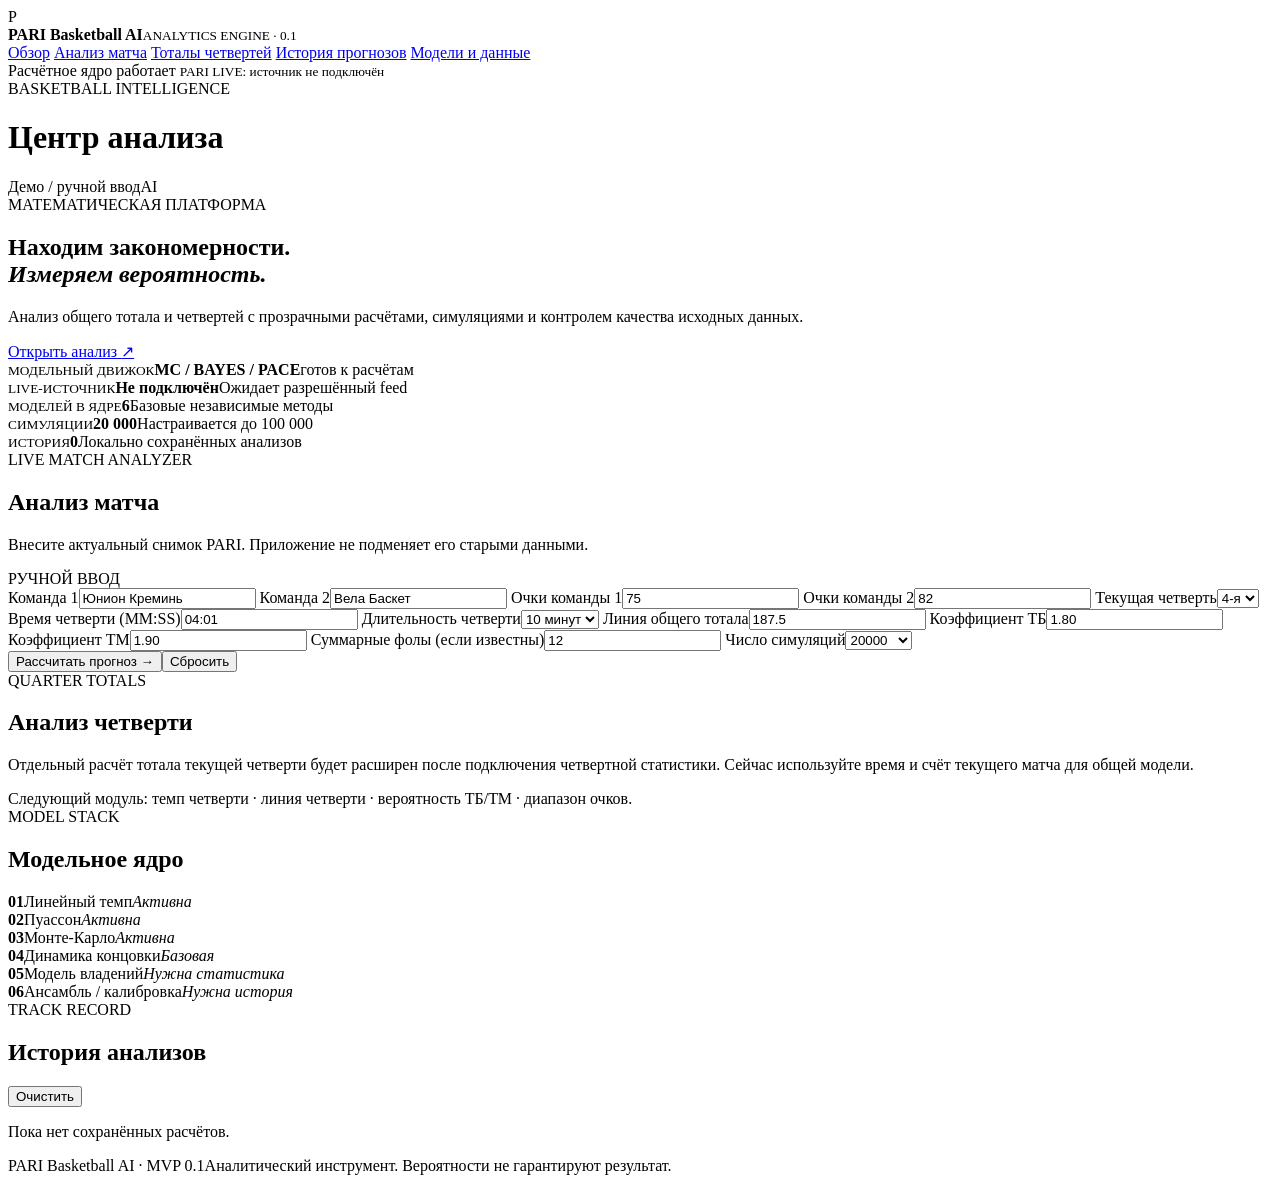
==== index.html @ 8f4bb57f "Add files via upload" ====
<!doctype html>
<html lang="ru">
<head>
<meta charset="utf-8"><meta name="viewport" content="width=device-width,initial-scale=1">
<title>PARI Basketball AI</title>
<link rel="stylesheet" href="/static/styles.css">
</head>
<body>
<div class="shell">
  <aside class="sidebar">
    <div class="brand"><div class="brand-mark">P</div><div><b>PARI Basketball AI</b><small>ANALYTICS ENGINE · 0.1</small></div></div>
    <nav>
      <a class="active" href="#dashboard">Обзор</a>
      <a href="#analysis">Анализ матча</a>
      <a href="#quarters">Тоталы четвертей</a>
      <a href="#history">История прогнозов</a>
      <a href="#models">Модели и данные</a>
    </nav>
    <div class="sidebar-bottom">
      <div class="status-dot"></div><span>Расчётное ядро работает</span>
      <small id="feedStatus">PARI LIVE: источник не подключён</small>
    </div>
  </aside>
  <main>
    <header class="topbar"><div><span class="eyebrow">BASKETBALL INTELLIGENCE</span><h1>Центр анализа</h1></div><div class="top-actions"><span class="pill warn">Демо / ручной ввод</span><span class="avatar">AI</span></div></header>
    <section class="hero" id="dashboard">
      <div><span class="eyebrow">МАТЕМАТИЧЕСКАЯ ПЛАТФОРМА</span><h2>Находим закономерности.<br><em>Измеряем вероятность.</em></h2>
      <p>Анализ общего тотала и четвертей с прозрачными расчётами, симуляциями и контролем качества исходных данных.</p>
      <a class="primary-link" href="#analysis">Открыть анализ <span>↗</span></a></div>
      <div class="hero-art"><div class="orb orb1"></div><div class="orb orb2"></div><div class="court"><div class="center-circle"></div><div class="court-line"></div><div class="hoop"></div></div><div class="hero-stat"><small>МОДЕЛЬНЫЙ ДВИЖОК</small><b>MC / BAYES / PACE</b><span>готов к расчётам</span></div></div>
    </section>
    <section class="metrics">
      <div class="metric"><small>LIVE-ИСТОЧНИК</small><b class="amber">Не подключён</b><span>Ожидает разрешённый feed</span></div>
      <div class="metric"><small>МОДЕЛЕЙ В ЯДРЕ</small><b>6</b><span>Базовые независимые методы</span></div>
      <div class="metric"><small>СИМУЛЯЦИИ</small><b>20 000</b><span>Настраивается до 100 000</span></div>
      <div class="metric"><small>ИСТОРИЯ</small><b id="historyCount">0</b><span>Локально сохранённых анализов</span></div>
    </section>
    <section class="panel" id="analysis">
      <div class="section-head"><div><span class="eyebrow">LIVE MATCH ANALYZER</span><h2>Анализ матча</h2><p>Внесите актуальный снимок PARI. Приложение не подменяет его старыми данными.</p></div><span class="pill">РУЧНОЙ ВВОД</span></div>
      <form id="analysisForm">
        <div class="form-grid">
          <label>Команда 1<input id="team1" value="Юнион Креминь" required></label>
          <label>Команда 2<input id="team2" value="Вела Баскет" required></label>
          <label>Очки команды 1<input id="score1" type="number" min="0" value="75" required></label>
          <label>Очки команды 2<input id="score2" type="number" min="0" value="82" required></label>
          <label>Текущая четверть<select id="period"><option value="1">1-я</option><option value="2">2-я</option><option value="3">3-я</option><option value="4" selected>4-я</option></select></label>
          <label>Время четверти (MM:SS)<input id="clock" value="04:01" pattern="[0-9]{1,2}:[0-5][0-9]" required></label>
          <label>Длительность четверти<select id="periodMinutes"><option value="10" selected>10 минут</option><option value="12">12 минут</option></select></label>
          <label>Линия общего тотала<input id="line" type="number" step="0.5" value="187.5" required></label>
          <label>Коэффициент ТБ<input id="overOdds" type="number" step="0.01" value="1.80"></label>
          <label>Коэффициент ТМ<input id="underOdds" type="number" step="0.01" value="1.90"></label>
          <label>Суммарные фолы (если известны)<input id="fouls" type="number" min="0" value="12"></label>
          <label>Число симуляций<select id="sims"><option>10000</option><option selected>20000</option><option>50000</option><option>100000</option></select></label>
        </div>
        <div class="form-actions"><button class="btn-primary" type="submit">Рассчитать прогноз <span>→</span></button><button class="btn-ghost" type="button" id="resetBtn">Сбросить</button></div>
      </form>
      <div class="result" id="result" hidden>
        <div class="result-top"><div><span class="eyebrow">MODEL OUTPUT</span><h3 id="matchTitle">Матч</h3></div><span class="pill success" id="grade">Сигнал</span></div>
        <div class="prediction"><div><small>НАПРАВЛЕНИЕ МОДЕЛИ</small><strong id="direction">ТМ</strong><span id="lineLabel">Линия 187.5</span></div><div><small>ВЕРОЯТНОСТЬ МОДЕЛИ</small><strong id="probability">—</strong><span>Монте-Карло</span></div><div><small>ОЖИДАЕМЫЙ ТОТАЛ</small><strong id="expected">—</strong><span id="remaining">—</span></div></div>
        <div class="prob-bars"><div class="bar-label"><span>ТБ</span><b id="overPct">—</b></div><div class="bar"><i id="overBar"></i></div><div class="bar-label"><span>ТМ</span><b id="underPct">—</b></div><div class="bar"><i id="underBar"></i></div></div>
        <div class="result-grid"><div class="result-card"><small>ТЕМП</small><b id="pace">—</b><span>очков / мин</span></div><div class="result-card"><small>ОСТАЛОСЬ НАБРАТЬ (ОЖИД.)</small><b id="mu">—</b><span>очков</span></div><div class="result-card"><small>ДИАПАЗОН 80%</small><b id="range80">—</b><span>симуляции</span></div><div class="result-card"><small>ДИАПАЗОН 95%</small><b id="range95">—</b><span>симуляции</span></div></div>
        <div class="explain"><h4>Как получен прогноз</h4><p id="explanation"></p><ul id="warnings"></ul></div>
        <div class="result-foot"><span id="market">Рыночная вероятность: —</span><span id="simCount">— симуляций</span></div>
      </div>
    </section>
    <section class="two-panels">
      <div class="panel" id="quarters"><span class="eyebrow">QUARTER TOTALS</span><h2>Анализ четверти</h2><p>Отдельный расчёт тотала текущей четверти будет расширен после подключения четвертной статистики. Сейчас используйте время и счёт текущего матча для общей модели.</p><div class="mini-note">Следующий модуль: темп четверти · линия четверти · вероятность ТБ/ТМ · диапазон очков.</div></div>
      <div class="panel" id="models"><span class="eyebrow">MODEL STACK</span><h2>Модельное ядро</h2><div class="model-list"><div><b>01</b><span>Линейный темп</span><i>Активна</i></div><div><b>02</b><span>Пуассон</span><i>Активна</i></div><div><b>03</b><span>Монте-Карло</span><i>Активна</i></div><div><b>04</b><span>Динамика концовки</span><i>Базовая</i></div><div><b>05</b><span>Модель владений</span><i class="muted">Нужна статистика</i></div><div><b>06</b><span>Ансамбль / калибровка</span><i class="muted">Нужна история</i></div></div></div>
    </section>
    <section class="panel" id="history"><div class="section-head"><div><span class="eyebrow">TRACK RECORD</span><h2>История анализов</h2></div><button class="btn-ghost" id="clearHistory">Очистить</button></div><div id="historyList" class="history-list"><p class="muted">Пока нет сохранённых расчётов.</p></div></section>
    <footer><span>PARI Basketball AI · MVP 0.1</span><span>Аналитический инструмент. Вероятности не гарантируют результат.</span></footer>
  </main>
</div>
<script src="/static/app.js"></script>
</body></html>
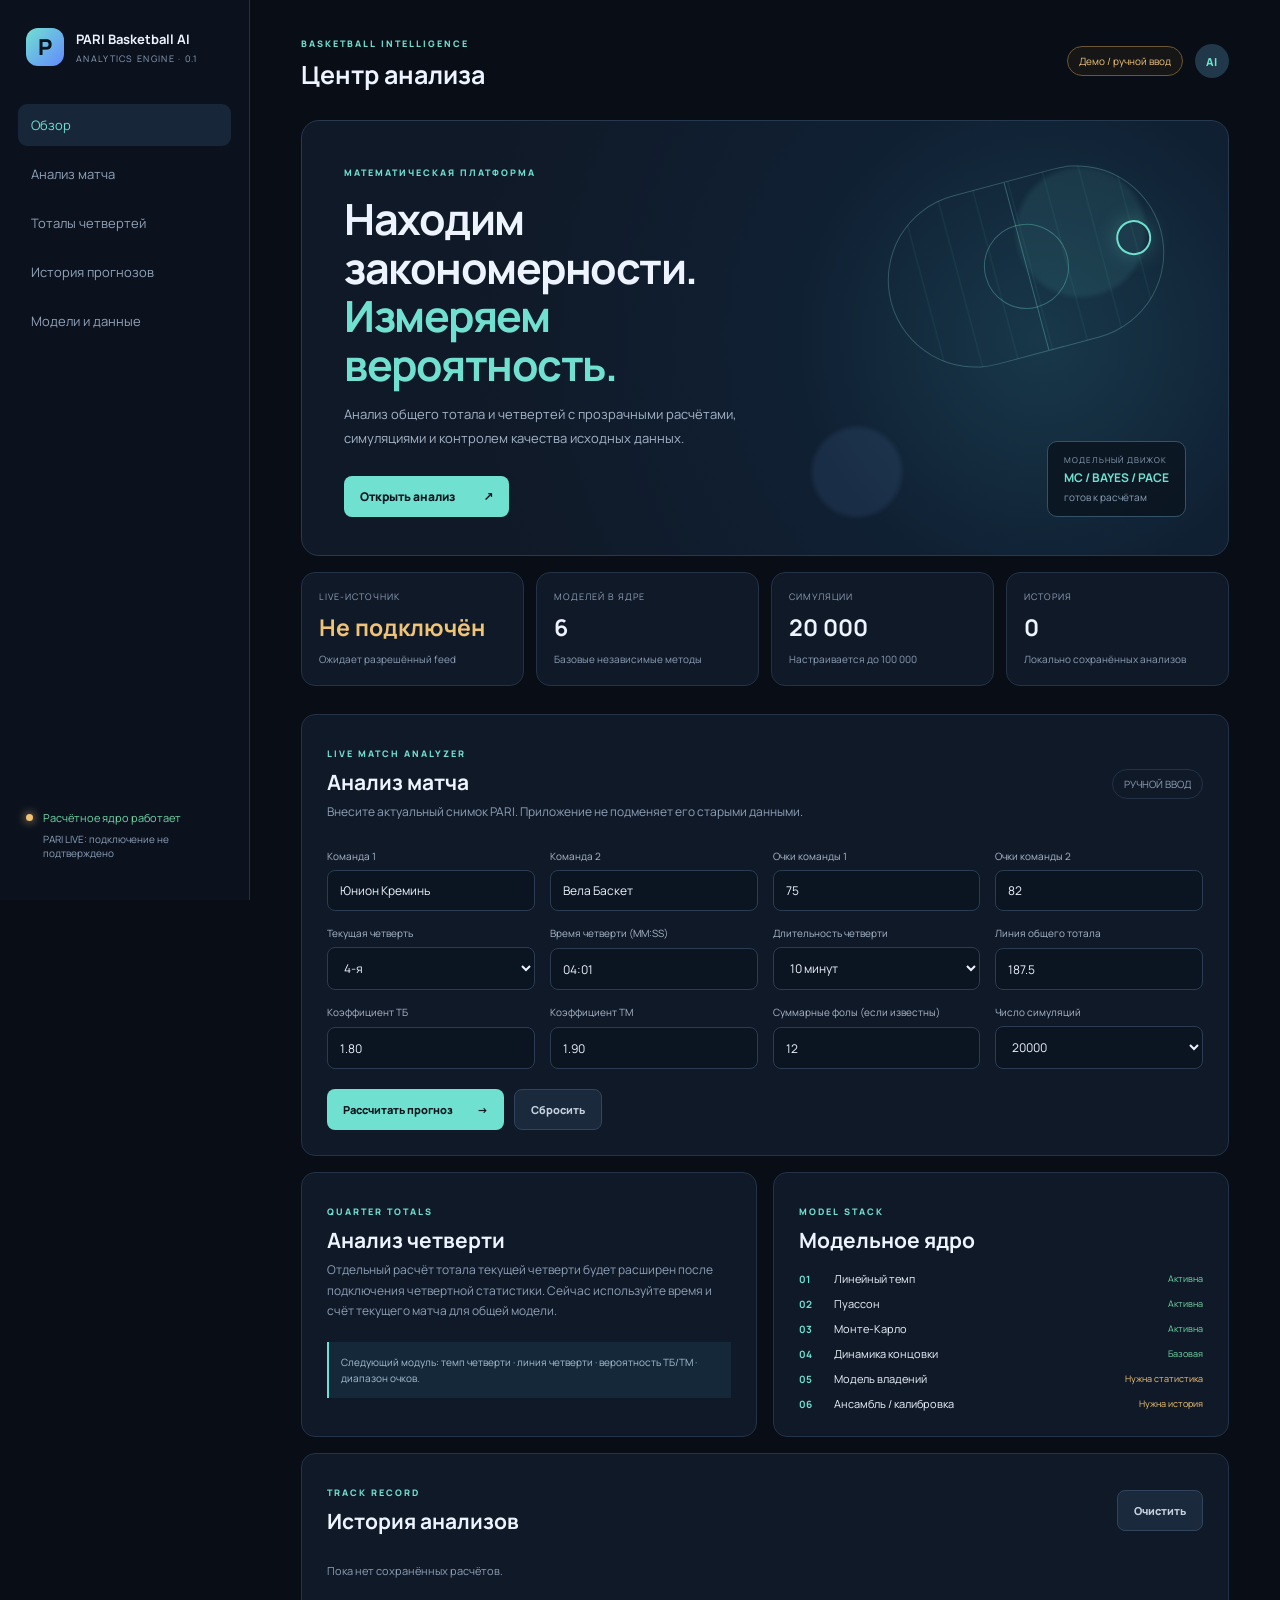
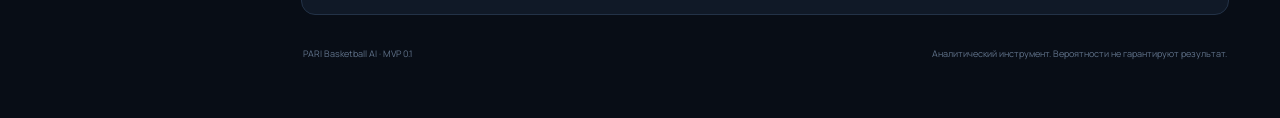
==== commit 3f80dba9: "Bust browser cache for updated live scoreboard parser" ====
--- a/index.html
+++ b/index.html
@@ -71,5 +71,5 @@
     <footer><span>PARI Basketball AI · MVP 0.1</span><span>Аналитический инструмент. Вероятности не гарантируют результат.</span></footer>
   </main>
 </div>
-<script src="/static/app.js"></script>
+<script src="/static/app.js?v=20261116-live-meta1"></script>
 </body></html>
--- a/static/styles.css
+++ b/static/styles.css
@@ -0,0 +1,15 @@
+@import url('https://fonts.googleapis.com/css2?family=Manrope:wght@400;500;600;700;800&display=swap');
+:root{--bg:#080d16;--panel:#101927;--panel2:#121f30;--line:#233247;--text:#edf4ff;--muted:#8ea0b8;--cyan:#70e0d0;--blue:#7aa8ff;--amber:#f0c477;--green:#70d6a4}
+*{box-sizing:border-box}html{scroll-behavior:smooth}body{margin:0;background:var(--bg);color:var(--text);font-family:Manrope,system-ui,sans-serif}.shell{display:grid;grid-template-columns:250px 1fr;min-height:100vh}.sidebar{border-right:1px solid var(--line);padding:28px 18px;display:flex;flex-direction:column;position:sticky;top:0;height:100vh;background:#0b121e}.brand{display:flex;align-items:center;gap:12px;padding:0 8px 38px}.brand-mark{width:38px;height:38px;border-radius:12px;background:linear-gradient(135deg,#70e0d0,#648aff);display:grid;place-items:center;color:#07121a;font-weight:900;font-size:22px}.brand b{display:block;font-size:13px}.brand small{display:block;color:var(--muted);font-size:9px;letter-spacing:1.3px;margin-top:4px}.sidebar nav{display:grid;gap:7px}.sidebar nav a{color:#91a2b9;text-decoration:none;padding:12px 13px;border-radius:9px;font-size:13px}.sidebar nav a:hover,.sidebar nav a.active{background:#172638;color:var(--cyan)}.sidebar-bottom{margin-top:auto;color:var(--green);font-size:11px;display:grid;grid-template-columns:10px 1fr;gap:7px;align-items:center;padding:12px 8px}.sidebar-bottom small{grid-column:2;color:var(--muted);font-size:10px}.status-dot{width:7px;height:7px;border-radius:50%;background:var(--amber);box-shadow:0 0 10px #f0c477}.shell main{padding:30px clamp(20px,4vw,58px);max-width:1500px;width:100%;margin:auto}.topbar,.section-head,.result-top{display:flex;align-items:center;justify-content:space-between;gap:18px}.eyebrow{font-size:9px;letter-spacing:2px;color:var(--cyan);font-weight:800}.topbar h1{font-size:25px;margin:5px 0 0}.top-actions{display:flex;gap:12px;align-items:center}.pill{border:1px solid var(--line);border-radius:30px;padding:7px 11px;font-size:10px;color:var(--muted);white-space:nowrap}.pill.warn{color:var(--amber);border-color:#6c5732;background:#34291855}.avatar{width:34px;height:34px;border-radius:50%;display:grid;place-items:center;background:#20384a;color:var(--cyan);font-size:11px;font-weight:800}.hero{margin-top:28px;padding:38px 42px;min-height:285px;border:1px solid #26394e;border-radius:18px;background:radial-gradient(circle at 80% 50%,#18384a 0,#102033 32%,#101927 75%);display:grid;grid-template-columns:1.1fr .9fr;overflow:hidden;position:relative}.hero h2{font-size:clamp(28px,3.4vw,43px);line-height:1.13;letter-spacing:-1.5px;margin:14px 0}.hero h2 em{font-style:normal;color:var(--cyan)}.hero p{max-width:520px;color:#a5b4c8;font-size:13px;line-height:1.8}.primary-link{display:inline-flex;gap:28px;margin-top:13px;padding:12px 16px;border-radius:8px;background:var(--cyan);color:#08131c;text-decoration:none;font-size:12px;font-weight:800}.hero-art{position:relative;min-height:210px}.court{position:absolute;width:280px;height:175px;right:20px;top:20px;border:1px solid #75bdbb55;border-radius:90px;transform:rotate(-15deg);background:repeating-linear-gradient(90deg,transparent 0 34px,#70e0d011 35px 36px)}.center-circle{position:absolute;width:85px;height:85px;border:1px solid #70e0d055;border-radius:50%;left:97px;top:44px}.court-line{position:absolute;height:100%;left:50%;border-left:1px solid #70e0d055}.hoop{position:absolute;width:35px;height:35px;border:2px solid var(--cyan);border-radius:50%;right:10px;top:69px;box-shadow:0 0 22px #70e0d044}.orb{position:absolute;border-radius:50%;filter:blur(2px)}.orb1{width:130px;height:130px;background:#70e0d018;right:40px;top:8px}.orb2{width:90px;height:90px;background:#7aa8ff19;left:5px;bottom:0}.hero-stat{position:absolute;right:0;bottom:0;background:#09131dcc;border:1px solid #345366;border-radius:10px;padding:12px 16px;display:grid;gap:4px}.hero-stat small{font-size:8px;color:var(--muted);letter-spacing:1px}.hero-stat b{font-size:12px;color:var(--cyan)}.hero-stat span{font-size:10px;color:var(--muted)}.metrics{display:grid;grid-template-columns:repeat(4,1fr);gap:12px;margin:16px 0 28px}.metric,.panel{background:var(--panel);border:1px solid var(--line);border-radius:14px}.metric{padding:17px}.metric small,.result-card small,.prediction small{display:block;font-size:9px;color:var(--muted);letter-spacing:1px}.metric b{display:block;font-size:23px;margin:8px 0 3px}.metric span{font-size:10px;color:var(--muted)}.amber{color:var(--amber)}.panel{padding:25px;margin-bottom:16px}.section-head{margin-bottom:22px}.section-head h2,.panel h2{font-size:21px;margin:6px 0}.section-head p,.panel>p{font-size:12px;color:var(--muted);line-height:1.7;margin:5px 0}.form-grid{display:grid;grid-template-columns:repeat(4,1fr);gap:15px}.form-grid label{font-size:10px;color:#aab9cc;display:grid;gap:7px}.form-grid input,.form-grid select{width:100%;background:#0b1421;border:1px solid #2b3c52;color:var(--text);padding:11px 12px;border-radius:8px;font:inherit;font-size:12px;outline:none}.form-grid input:focus,.form-grid select:focus{border-color:var(--cyan)}.form-actions{display:flex;gap:10px;margin-top:20px}.btn-primary,.btn-ghost{border:0;border-radius:8px;padding:12px 16px;font:inherit;font-size:11px;font-weight:800;cursor:pointer}.btn-primary{background:var(--cyan);color:#07131a}.btn-primary span{padding-left:22px}.btn-ghost{background:#1a293b;color:#c3d0e0;border:1px solid #31445c}.result{margin-top:25px;border-top:1px solid var(--line);padding-top:22px}.result h3{margin:5px 0;font-size:18px}.pill.success{color:var(--green);border-color:#316a55;background:#163b3155}.prediction{display:grid;grid-template-columns:repeat(3,1fr);gap:10px;margin:20px 0}.prediction>div{background:#0b1421;padding:16px;border-radius:10px;border:1px solid #23374a}.prediction strong{display:block;font-size:27px;margin:8px 0;color:var(--cyan)}.prediction span{font-size:10px;color:var(--muted)}.prob-bars{max-width:650px}.bar-label{display:flex;justify-content:space-between;font-size:11px;margin:12px 0 6px}.bar{height:7px;background:#27364a;border-radius:9px;overflow:hidden}.bar i{display:block;height:100%;width:0;background:var(--blue);border-radius:9px;transition:width .5s}.bar i#underBar{background:var(--cyan)}.result-grid{display:grid;grid-template-columns:repeat(4,1fr);gap:10px;margin:22px 0}.result-card{background:#0c1725;border:1px solid #22344a;border-radius:9px;padding:13px}.result-card b{display:block;font-size:18px;margin:8px 0 3px}.result-card span{font-size:9px;color:var(--muted)}.explain{border-top:1px solid var(--line);padding-top:16px}.explain h4{margin:0 0 8px;font-size:12px}.explain p,.explain li{font-size:11px;line-height:1.7;color:#a9b8cb}.explain ul{padding-left:18px}.result-foot{display:flex;justify-content:space-between;color:var(--muted);font-size:10px;margin-top:15px}.two-panels{display:grid;grid-template-columns:1fr 1fr;gap:16px}.two-panels .panel{min-height:260px}.mini-note{background:#14283a;border-left:2px solid var(--cyan);padding:12px;font-size:10px;color:#a9c0d2;line-height:1.6;margin-top:20px}.model-list{display:grid;gap:10px;margin-top:17px}.model-list>div{display:grid;grid-template-columns:25px 1fr auto;gap:10px;align-items:center;font-size:11px}.model-list b{color:var(--cyan);font-size:10px}.model-list i{font-style:normal;color:var(--green);font-size:9px}.model-list i.muted{color:var(--amber)}.history-list{font-size:11px;color:var(--muted)}.history-row{display:grid;grid-template-columns:1.4fr .7fr .5fr .7fr;gap:10px;padding:12px 0;border-top:1px solid var(--line);align-items:center}.history-row b{color:var(--text)}footer{display:flex;justify-content:space-between;color:#61738b;font-size:9px;padding:16px 2px 28px}.muted{color:var(--muted)}
+@media(max-width:1000px){.shell{grid-template-columns:1fr}.sidebar{height:auto;position:relative;padding:14px 18px}.brand{padding:0 5px 12px}.sidebar nav{display:flex;overflow:auto}.sidebar nav a{white-space:nowrap}.sidebar-bottom{display:none}.form-grid{grid-template-columns:repeat(2,1fr)}.hero{grid-template-columns:1fr .7fr}.metrics{grid-template-columns:repeat(2,1fr)}}
+@media(max-width:650px){.shell main{padding:20px 13px}.hero{grid-template-columns:1fr;padding:25px 22px}.hero-art{min-height:130px;opacity:.8}.court{right:30px;top:0;transform:scale(.75) rotate(-15deg);transform-origin:top right}.hero-stat{right:5px;bottom:0}.metrics{gap:8px}.metric{padding:13px}.metric b{font-size:19px}.form-grid{grid-template-columns:1fr 1fr;gap:11px}.panel{padding:17px}.two-panels{grid-template-columns:1fr}.prediction{grid-template-columns:1fr}.prediction strong{font-size:23px}.result-grid{grid-template-columns:1fr 1fr}.section-head{align-items:flex-start}.topbar h1{font-size:21px}.top-actions .pill{display:none}.history-row{grid-template-columns:1fr .7fr}.history-row span:nth-child(3){display:none}footer{display:grid;gap:7px}}
+
+/* Quarter analyzer spacing */
+#quarterForm{margin-top:16px}#quarterResult{margin-top:18px}#quarterResult ul{padding-left:18px;color:var(--muted);font-size:10px;line-height:1.7}
+
+
+.live-match-list{display:grid;grid-template-columns:repeat(auto-fit,minmax(240px,1fr));gap:10px;margin-top:14px}
+.live-match{display:flex;flex-direction:column;gap:7px;text-align:left;padding:14px;border:1px solid rgba(140,160,185,.22);border-radius:12px;background:rgba(255,255,255,.035);color:inherit;cursor:pointer}
+.live-match:hover{border-color:rgba(95,160,255,.65);background:rgba(95,160,255,.08)}
+.live-match-title{font-weight:700}
+.live-match-meta{font-size:12px;color:var(--muted,#9aa9bc);overflow-wrap:anywhere}
